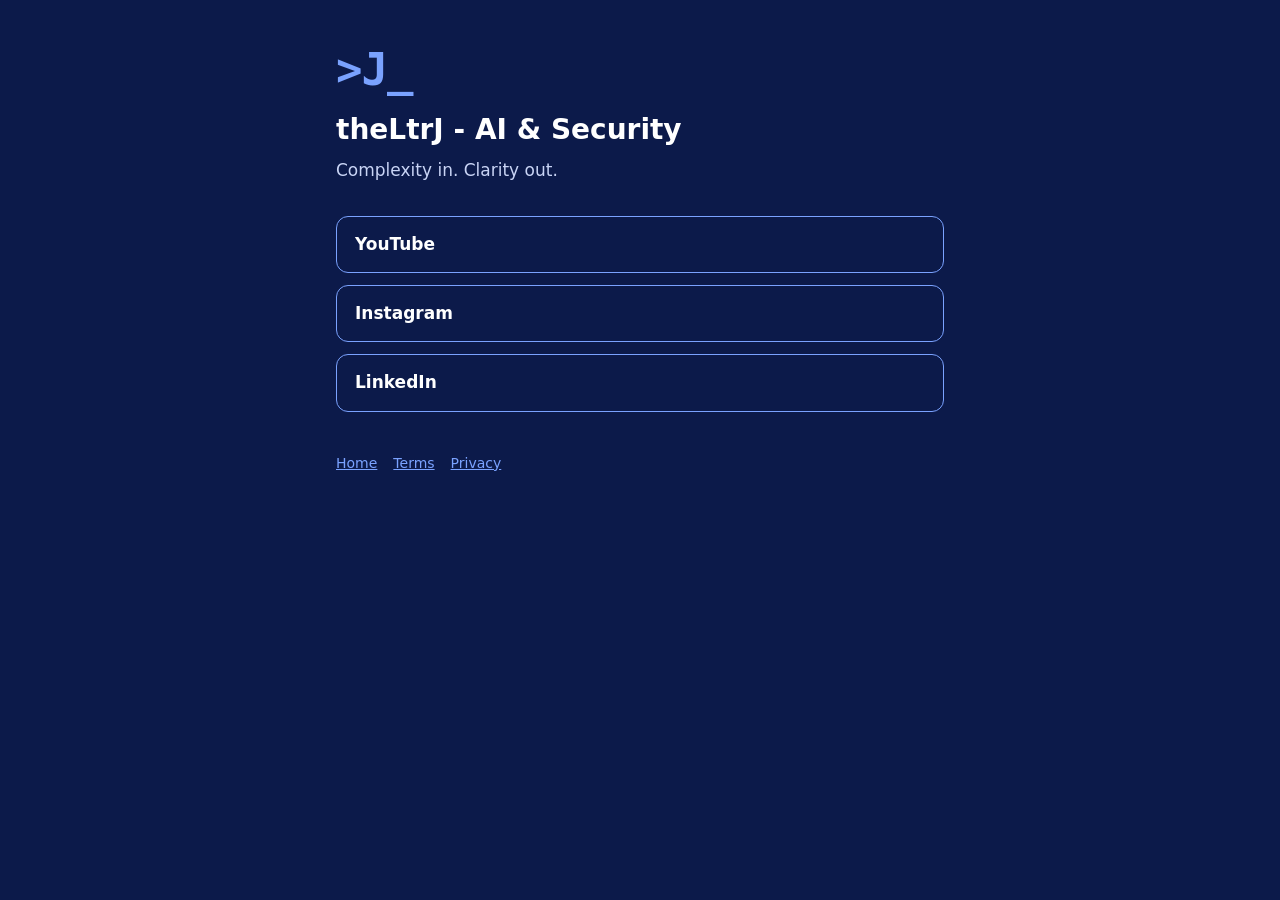
==== index.html @ e58c538a "theLtrJ links page with terms and privacy Co-Authored-By: Claude Opus 5.5 <noreply@anthropic.com>" ====
<!doctype html>
<html lang="en"><head><meta charset="utf-8"><meta name="viewport" content="width=device-width,initial-scale=1"><title>theLtrJ - AI &amp; Security</title><link rel="stylesheet" href="/style.css"></head><body><main>
<div class="mark" aria-label="theLtrJ">&gt;J_</div>
<h1>theLtrJ - AI &amp; Security</h1>
<p class="tag">Complexity in. Clarity out.</p>
<nav class="links">
<a href="https://www.youtube.com/@theltrj">YouTube</a>
<a href="https://www.instagram.com/jaytheletterj/">Instagram</a>
<a href="https://www.linkedin.com/company/theltrj/">LinkedIn</a>
</nav>
<footer><a href="/">Home</a><a href="/terms/">Terms</a><a href="/privacy/">Privacy</a></footer></main></body></html>
---- style.css ----
:root{--bg:#0c1a4a;--accent:#7aa2ff;--fg:#fff;--muted:#c9d4f5}
*{box-sizing:border-box}
body{margin:0;background:var(--bg);color:var(--fg);font:17px/1.6 system-ui,-apple-system,"Segoe UI",Roboto,sans-serif}
main{max-width:640px;margin:0 auto;padding:48px 16px}
.mark{font:700 44px/1 ui-monospace,SFMono-Regular,Menlo,monospace;color:var(--accent);letter-spacing:-1px}
h1{font-size:28px;margin:16px 0 4px}
h2{font-size:20px;margin:28px 0 8px;color:var(--accent)}
.tag{color:var(--muted);margin:0 0 32px}
.links a{display:block;padding:14px 18px;margin:0 0 12px;border:1px solid var(--accent);border-radius:12px;color:var(--fg);text-decoration:none;font-weight:600}
.links a:hover,.links a:focus{background:var(--accent);color:var(--bg)}
a{color:var(--accent)}
footer{margin-top:40px;font-size:14px;color:var(--muted)}
footer a{margin-right:16px}
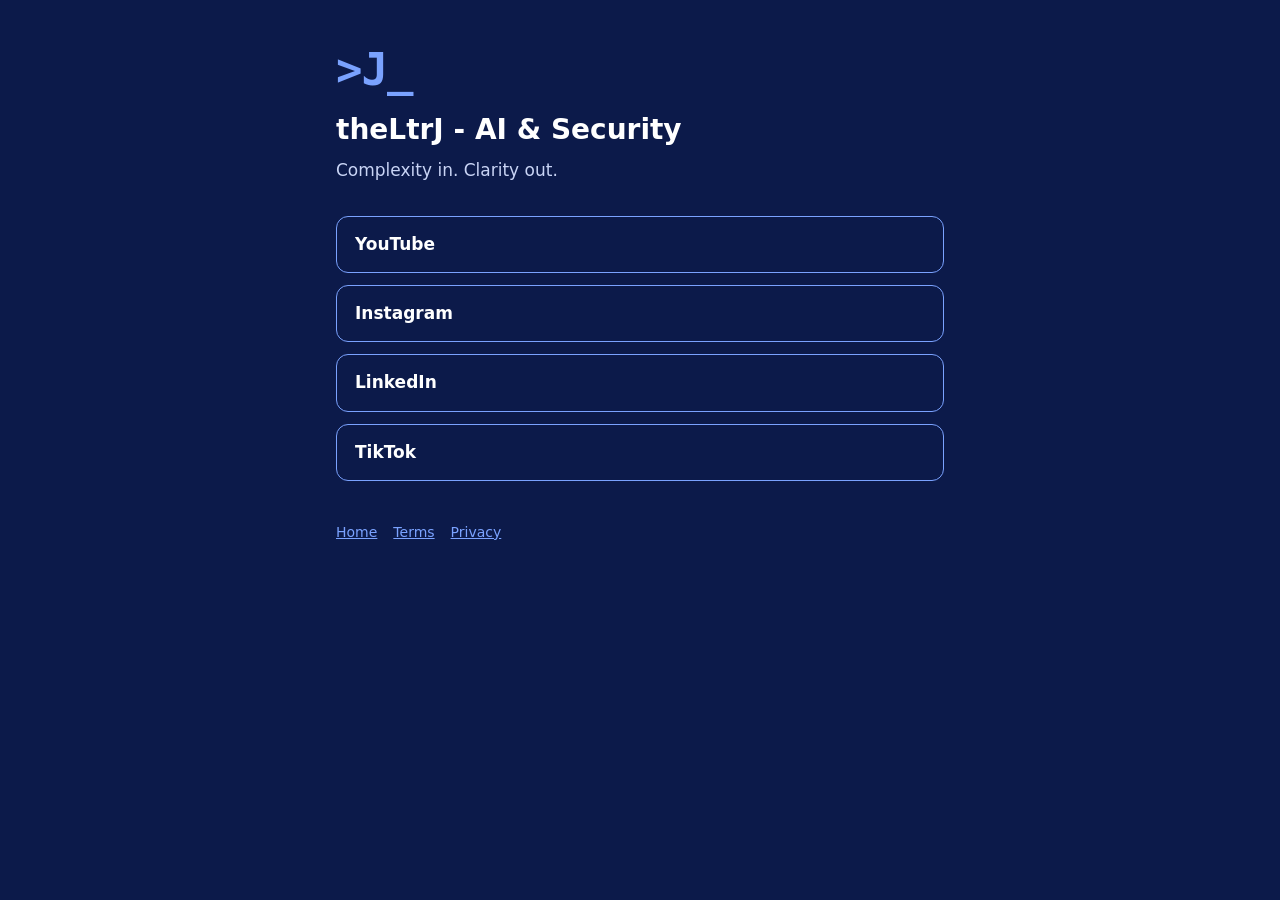
==== commit a305fefe: "Add TikTok link Co-Authored-By: Claude Opus 5.5 <noreply@anthropic.com>" ====
--- a/index.html
+++ b/index.html
@@ -7,5 +7,6 @@
 <a href="https://www.youtube.com/@theltrj">YouTube</a>
 <a href="https://www.instagram.com/jaytheletterj/">Instagram</a>
 <a href="https://www.linkedin.com/company/theltrj/">LinkedIn</a>
+<a href="https://www.tiktok.com/@theltrj">TikTok</a>
 </nav>
 <footer><a href="/">Home</a><a href="/terms/">Terms</a><a href="/privacy/">Privacy</a></footer></main></body></html>
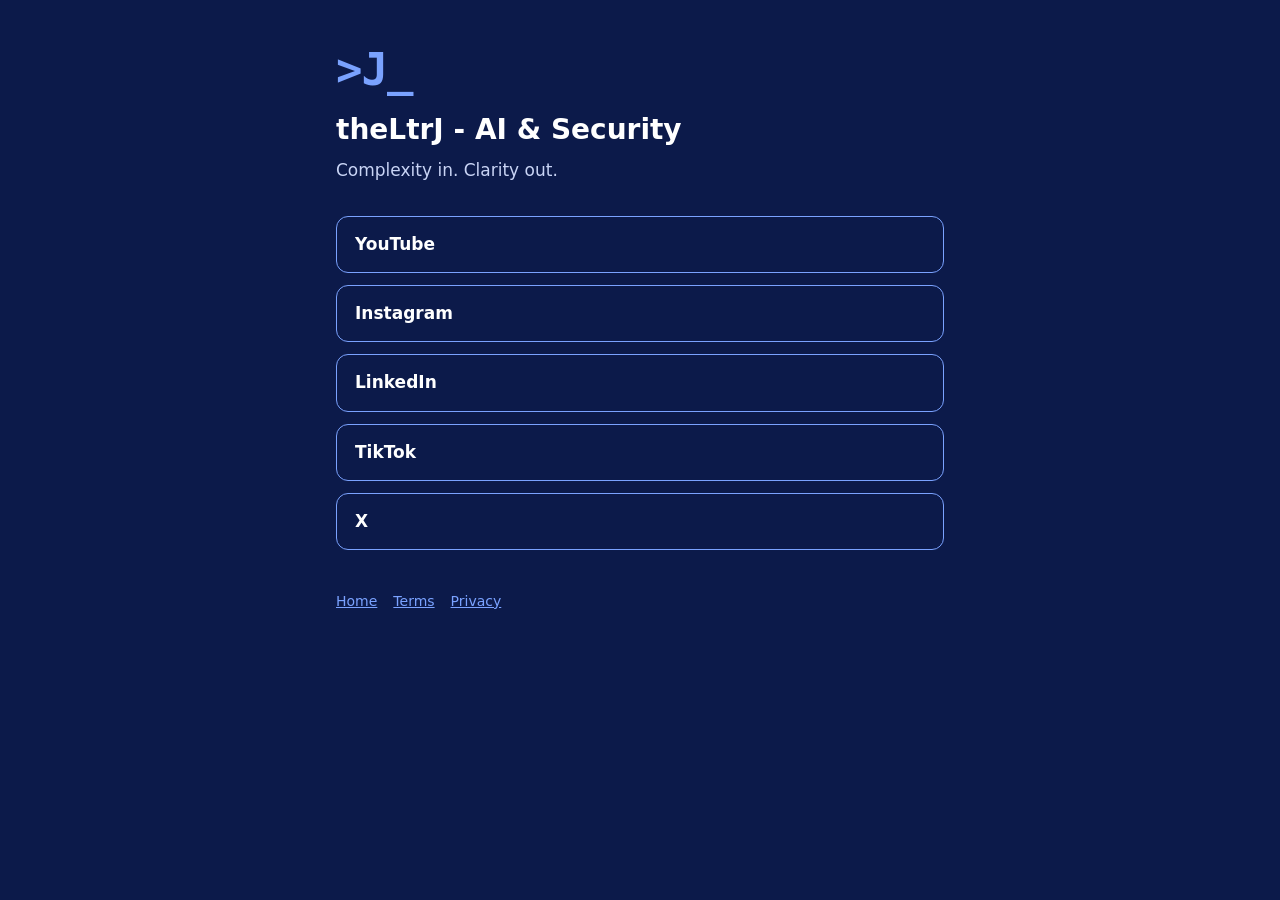
==== commit 2acaec13: "Add X link Co-Authored-By: Claude Opus 5.5 <noreply@anthropic.com>" ====
--- a/index.html
+++ b/index.html
@@ -8,5 +8,6 @@
 <a href="https://www.instagram.com/jaytheletterj/">Instagram</a>
 <a href="https://www.linkedin.com/company/theltrj/">LinkedIn</a>
 <a href="https://www.tiktok.com/@theltrj">TikTok</a>
+<a href="https://x.com/JaytheletterJ">X</a>
 </nav>
 <footer><a href="/">Home</a><a href="/terms/">Terms</a><a href="/privacy/">Privacy</a></footer></main></body></html>
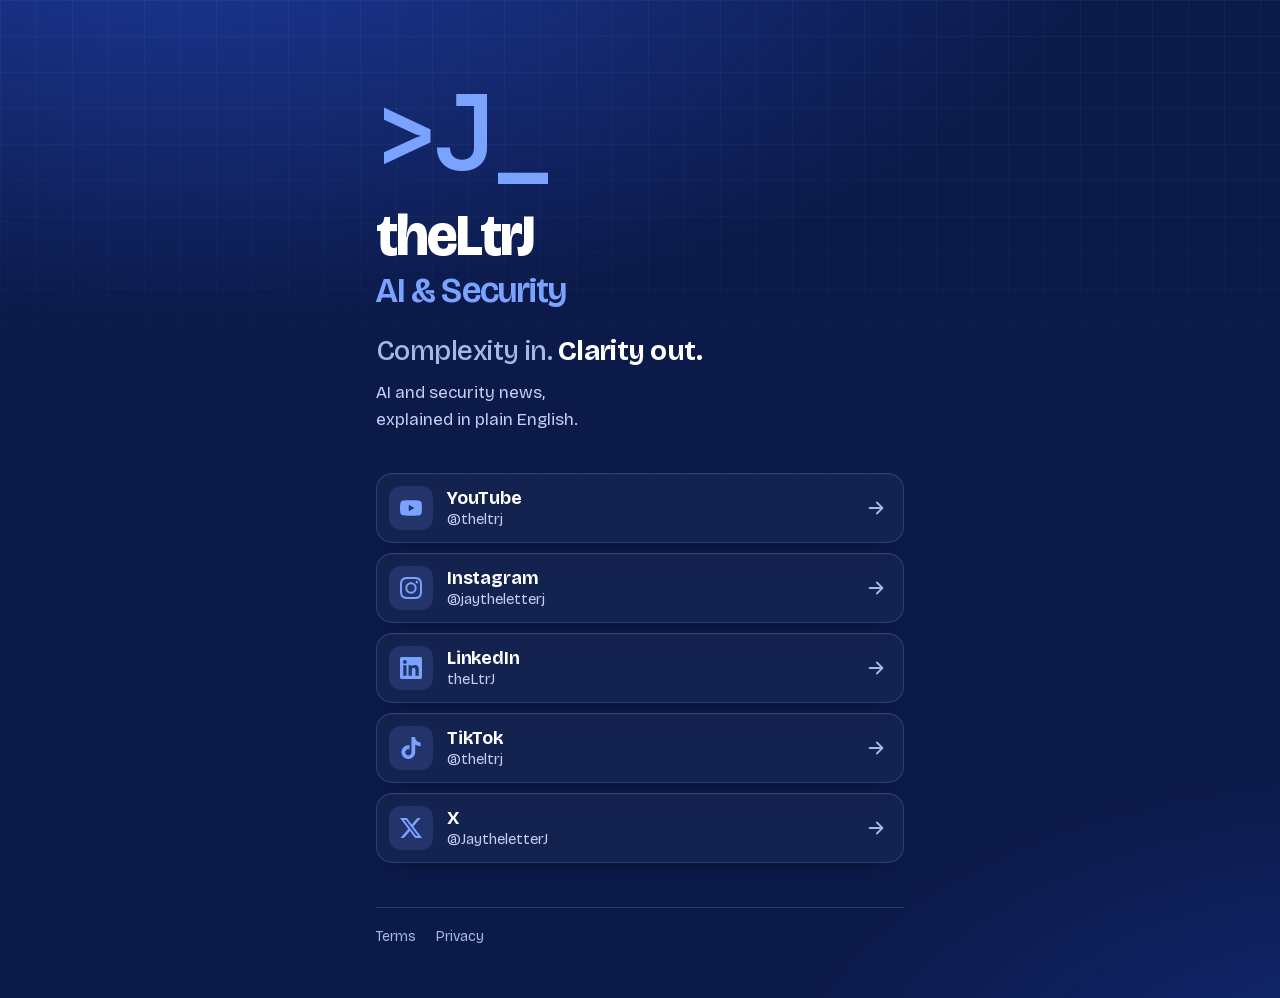
==== commit a3f6fb7e: "Redesign links page: self-hosted type, platform icons, cobalt depth Co-Authored-By: Claude Opus 5.5 " ====
--- a/index.html
+++ b/index.html
@@ -1,13 +1,55 @@
 <!doctype html>
-<html lang="en"><head><meta charset="utf-8"><meta name="viewport" content="width=device-width,initial-scale=1"><title>theLtrJ - AI &amp; Security</title><link rel="stylesheet" href="/style.css"></head><body><main>
-<div class="mark" aria-label="theLtrJ">&gt;J_</div>
-<h1>theLtrJ - AI &amp; Security</h1>
-<p class="tag">Complexity in. Clarity out.</p>
-<nav class="links">
-<a href="https://www.youtube.com/@theltrj">YouTube</a>
-<a href="https://www.instagram.com/jaytheletterj/">Instagram</a>
-<a href="https://www.linkedin.com/company/theltrj/">LinkedIn</a>
-<a href="https://www.tiktok.com/@theltrj">TikTok</a>
-<a href="https://x.com/JaytheletterJ">X</a>
-</nav>
-<footer><a href="/">Home</a><a href="/terms/">Terms</a><a href="/privacy/">Privacy</a></footer></main></body></html>
+<html lang="en">
+<head>
+<meta charset="utf-8">
+<meta name="viewport" content="width=device-width,initial-scale=1">
+<title>theLtrJ - AI &amp; Security</title>
+<meta name="description" content="AI and security news, explained in plain English. Complexity in. Clarity out.">
+<meta name="theme-color" content="#0c1a4a">
+<meta property="og:title" content="theLtrJ - AI &amp; Security">
+<meta property="og:description" content="AI and security news, explained in plain English. Complexity in. Clarity out.">
+<link rel="icon" href="data:image/svg+xml,%3Csvg xmlns='http://www.w3.org/2000/svg' viewBox='0 0 64 64'%3E%3Crect width='64' height='64' rx='14' fill='%230c1a4a'/%3E%3Ctext x='32' y='42' font-family='monospace' font-weight='700' font-size='26' text-anchor='middle' fill='%237aa2ff'%3E%3EJ_%3C/text%3E%3C/svg%3E">
+<link rel="preload" href="/fonts/bricolage.woff2" as="font" type="font/woff2" crossorigin>
+<link rel="stylesheet" href="/style.css">
+</head>
+<body class="home">
+<main>
+  <header class="hero">
+    <p class="mark" aria-label="theLtrJ">&gt;J<span class="cursor">_</span></p>
+    <h1>theLtrJ <span>AI &amp; Security</span></h1>
+    <p class="tag"><span class="in">Complexity in.</span> <span class="out">Clarity out.</span></p>
+    <p class="lede">AI and security news, explained in plain English.</p>
+  </header>
+  <nav aria-label="Channels">
+    <ul class="links">
+      <li><a class="row" href="https://www.youtube.com/@theltrj" rel="me noopener">
+        <span class="tile" aria-hidden="true"><svg viewBox="0 0 24 24"><path d="M23.498 6.186a3.016 3.016 0 0 0-2.122-2.136C19.505 3.545 12 3.545 12 3.545s-7.505 0-9.377.505A3.017 3.017 0 0 0 .502 6.186C0 8.07 0 12 0 12s0 3.93.502 5.814a3.016 3.016 0 0 0 2.122 2.136c1.871.505 9.376.505 9.376.505s7.505 0 9.377-.505a3.015 3.015 0 0 0 2.122-2.136C24 15.93 24 12 24 12s0-3.93-.502-5.814zM9.545 15.568V8.432L15.818 12l-6.273 3.568z"/></svg></span>
+        <span class="who"><span class="net">YouTube</span><span class="handle">@theltrj</span></span>
+        <svg class="go" viewBox="0 0 24 24" aria-hidden="true"><path d="M5 12h13M13 6l6 6-6 6"/></svg>
+      </a></li>
+      <li><a class="row" href="https://www.instagram.com/jaytheletterj/" rel="me noopener">
+        <span class="tile" aria-hidden="true"><svg viewBox="0 0 24 24"><path d="M7.0301.084c-1.2768.0602-2.1487.264-2.911.5634-.7888.3075-1.4575.72-2.1228 1.3877-.6652.6677-1.075 1.3368-1.3802 2.127-.2954.7638-.4956 1.6365-.552 2.914-.0564 1.2775-.0689 1.6882-.0626 4.947.0062 3.2586.0206 3.6671.0825 4.9473.061 1.2765.264 2.1482.5635 2.9107.308.7889.72 1.4573 1.388 2.1228.6679.6655 1.3365 1.0743 2.1285 1.38.7632.295 1.6361.4961 2.9134.552 1.2773.056 1.6884.069 4.9462.0627 3.2578-.0062 3.668-.0207 4.9478-.0814 1.28-.0607 2.147-.2652 2.9098-.5633.7889-.3086 1.4578-.72 2.1228-1.3881.665-.6682 1.0745-1.3378 1.3795-2.1284.2957-.7632.4966-1.636.552-2.9124.056-1.2809.0692-1.6898.063-4.948-.0063-3.2583-.021-3.6668-.0817-4.9465-.0607-1.2797-.264-2.1487-.5633-2.9117-.3084-.7889-.72-1.4568-1.3876-2.1228C21.2982 1.33 20.628.9208 19.8378.6165 19.074.321 18.2017.1197 16.9244.0645 15.6471.0093 15.236-.005 11.977.0014 8.718.0076 8.31.0215 7.0301.0839m.1402 21.6932c-1.17-.0509-1.8053-.2453-2.2287-.408-.5606-.216-.96-.4771-1.3819-.895-.422-.4178-.6811-.8186-.9-1.378-.1644-.4234-.3624-1.058-.4171-2.228-.0595-1.2645-.072-1.6442-.079-4.848-.007-3.2037.0053-3.583.0607-4.848.05-1.169.2456-1.805.408-2.2282.216-.5613.4762-.96.895-1.3816.4188-.4217.8184-.6814 1.3783-.9003.423-.1651 1.0575-.3614 2.227-.4171 1.2655-.06 1.6447-.072 4.848-.079 3.2033-.007 3.5835.005 4.8495.0608 1.169.0508 1.8053.2445 2.228.408.5608.216.96.4754 1.3816.895.4217.4194.6816.8176.9005 1.3787.1653.4217.3617 1.056.4169 2.2263.0602 1.2655.0739 1.645.0796 4.848.0058 3.203-.0055 3.5834-.061 4.848-.051 1.17-.245 1.8055-.408 2.2294-.216.5604-.4763.96-.8954 1.3814-.419.4215-.8181.6811-1.3783.9-.4224.1649-1.0577.3617-2.2262.4174-1.2656.0595-1.6448.072-4.8493.079-3.2045.007-3.5825-.006-4.848-.0608M16.953 5.5864A1.44 1.44 0 1 0 18.39 4.144a1.44 1.44 0 0 0-1.437 1.4424M5.8385 12.012c.0067 3.4032 2.7706 6.1557 6.173 6.1493 3.4026-.0065 6.157-2.7701 6.1506-6.1733-.0065-3.4032-2.771-6.1565-6.174-6.1498-3.403.0067-6.156 2.771-6.1496 6.1738M8 12.0077a4 4 0 1 1 4.008 3.9921A3.9996 3.9996 0 0 1 8 12.0077"/></svg></span>
+        <span class="who"><span class="net">Instagram</span><span class="handle">@jaytheletterj</span></span>
+        <svg class="go" viewBox="0 0 24 24" aria-hidden="true"><path d="M5 12h13M13 6l6 6-6 6"/></svg>
+      </a></li>
+      <li><a class="row" href="https://www.linkedin.com/company/theltrj/" rel="me noopener">
+        <span class="tile" aria-hidden="true"><svg viewBox="0 0 24 24"><path d="M20.447 20.452h-3.554v-5.569c0-1.328-.027-3.037-1.852-3.037-1.853 0-2.136 1.445-2.136 2.939v5.667H9.351V9h3.414v1.561h.046c.477-.9 1.637-1.85 3.37-1.85 3.601 0 4.267 2.37 4.267 5.455v6.286zM5.337 7.433c-1.144 0-2.063-.926-2.063-2.065 0-1.138.92-2.063 2.063-2.063 1.14 0 2.064.925 2.064 2.063 0 1.139-.925 2.065-2.064 2.065zm1.782 13.019H3.555V9h3.564v11.452zM22.225 0H1.771C.792 0 0 .774 0 1.729v20.542C0 23.227.792 24 1.771 24h20.451C23.2 24 24 23.227 24 22.271V1.729C24 .774 23.2 0 22.222 0h.003z"/></svg></span>
+        <span class="who"><span class="net">LinkedIn</span><span class="handle">theLtrJ</span></span>
+        <svg class="go" viewBox="0 0 24 24" aria-hidden="true"><path d="M5 12h13M13 6l6 6-6 6"/></svg>
+      </a></li>
+      <li><a class="row" href="https://www.tiktok.com/@theltrj" rel="me noopener">
+        <span class="tile" aria-hidden="true"><svg viewBox="0 0 24 24"><path d="M12.525.02c1.31-.02 2.61-.01 3.91-.02.08 1.53.63 3.09 1.75 4.17 1.12 1.11 2.7 1.62 4.24 1.79v4.03c-1.44-.05-2.89-.35-4.2-.97-.57-.26-1.1-.59-1.62-.93-.01 2.92.01 5.84-.02 8.75-.08 1.4-.54 2.79-1.35 3.94-1.31 1.92-3.58 3.17-5.91 3.21-1.43.08-2.86-.31-4.08-1.03-2.02-1.19-3.44-3.37-3.65-5.71-.02-.5-.03-1-.01-1.49.18-1.9 1.12-3.72 2.58-4.96 1.66-1.44 3.98-2.13 6.15-1.72.02 1.48-.04 2.96-.04 4.44-.99-.32-2.15-.23-3.02.37-.63.41-1.11 1.04-1.36 1.75-.21.51-.15 1.07-.14 1.61.24 1.64 1.82 3.02 3.5 2.87 1.12-.01 2.19-.66 2.77-1.61.19-.33.4-.67.41-1.06.1-1.79.06-3.57.07-5.36.01-4.03-.01-8.05.02-12.07z"/></svg></span>
+        <span class="who"><span class="net">TikTok</span><span class="handle">@theltrj</span></span>
+        <svg class="go" viewBox="0 0 24 24" aria-hidden="true"><path d="M5 12h13M13 6l6 6-6 6"/></svg>
+      </a></li>
+      <li><a class="row" href="https://x.com/JaytheletterJ" rel="me noopener">
+        <span class="tile" aria-hidden="true"><svg viewBox="0 0 24 24"><path d="M18.901 1.153h3.68l-8.04 9.19L24 22.846h-7.406l-5.8-7.584-6.638 7.584H.474l8.6-9.83L0 1.154h7.594l5.243 6.932ZM17.61 20.644h2.039L6.486 3.24H4.298Z"/></svg></span>
+        <span class="who"><span class="net">X</span><span class="handle">@JaytheletterJ</span></span>
+        <svg class="go" viewBox="0 0 24 24" aria-hidden="true"><path d="M5 12h13M13 6l6 6-6 6"/></svg>
+      </a></li>
+    </ul>
+  </nav>
+  <footer><a href="/terms/">Terms</a><a href="/privacy/">Privacy</a></footer>
+</main>
+</body>
+</html>
--- a/style.css
+++ b/style.css
@@ -1,13 +1,86 @@
-:root{--bg:#0c1a4a;--accent:#7aa2ff;--fg:#fff;--muted:#c9d4f5}
+@font-face{font-family:"Bricolage";src:url(/fonts/bricolage.woff2) format("woff2");font-weight:400 800;font-display:swap}
+@font-face{font-family:"JBMono";src:url(/fonts/jetbrains-700.woff2) format("woff2");font-weight:700;font-display:swap}
+
+:root{
+  --bg:#0c1a4a;
+  --bg-deep:#081236;
+  --accent:#7aa2ff;
+  --accent-soft:rgba(122,162,255,.14);
+  --line:rgba(122,162,255,.22);
+  --fg:#fff;
+  --muted:#c3cff3;
+  --dim:#a6b8e8;
+  --ease:cubic-bezier(.16,1,.3,1);
+}
 *{box-sizing:border-box}
-body{margin:0;background:var(--bg);color:var(--fg);font:17px/1.6 system-ui,-apple-system,"Segoe UI",Roboto,sans-serif}
-main{max-width:640px;margin:0 auto;padding:48px 16px}
-.mark{font:700 44px/1 ui-monospace,SFMono-Regular,Menlo,monospace;color:var(--accent);letter-spacing:-1px}
-h1{font-size:28px;margin:16px 0 4px}
-h2{font-size:20px;margin:28px 0 8px;color:var(--accent)}
-.tag{color:var(--muted);margin:0 0 32px}
-.links a{display:block;padding:14px 18px;margin:0 0 12px;border:1px solid var(--accent);border-radius:12px;color:var(--fg);text-decoration:none;font-weight:600}
-.links a:hover,.links a:focus{background:var(--accent);color:var(--bg)}
-a{color:var(--accent)}
-footer{margin-top:40px;font-size:14px;color:var(--muted)}
-footer a{margin-right:16px}
+html{background:var(--bg-deep);color-scheme:dark}
+body{
+  margin:0;min-height:100vh;color:var(--fg);
+  font:400 17px/1.6 "Bricolage",system-ui,sans-serif;
+  background:
+    radial-gradient(120% 70% at 15% -10%,#1d3a9c 0%,rgba(29,58,156,0) 60%),
+    radial-gradient(90% 60% at 110% 110%,#132a78 0%,rgba(19,42,120,0) 55%),
+    var(--bg);
+  -webkit-font-smoothing:antialiased;
+}
+/* fine grid, fading downward: the explainer-reel backdrop */
+body::before{
+  content:"";position:fixed;inset:0;pointer-events:none;
+  background-image:linear-gradient(var(--line) 1px,transparent 1px),linear-gradient(90deg,var(--line) 1px,transparent 1px);
+  background-size:36px 36px;opacity:.35;
+  -webkit-mask-image:linear-gradient(180deg,#000 0%,transparent 55%);mask-image:linear-gradient(180deg,#000 0%,transparent 55%);
+}
+::selection{background:var(--accent);color:var(--bg)}
+a{color:var(--accent);text-underline-offset:3px}
+:focus-visible{outline:2px solid var(--accent);outline-offset:3px;border-radius:6px}
+
+main{position:relative;max-width:560px;margin:0 auto;padding:clamp(40px,9vh,88px) 16px 40px}
+
+/* hero */
+.mark{margin:0;font:700 clamp(64px,19vw,104px)/1 "JBMono",ui-monospace,monospace;color:var(--accent);letter-spacing:-.04em}
+.mark.sm{font-size:28px}
+.cursor{animation:blink 1.1s steps(1) infinite}
+@keyframes blink{50%{opacity:0}}
+h1{margin:22px 0 0;font-weight:800;font-size:clamp(40px,11vw,58px);line-height:1;letter-spacing:-.035em;font-variation-settings:"opsz" 96}
+h1 span{display:block;color:var(--accent);font-weight:600;letter-spacing:-.02em;font-size:.62em;margin-top:8px}
+.tag{margin:26px 0 0;font-size:clamp(22px,6vw,28px);font-weight:700;letter-spacing:-.02em;line-height:1.2}
+.tag .in{color:var(--dim);font-weight:500}
+.lede{margin:10px 0 0;color:var(--muted);max-width:34ch;text-wrap:balance}
+
+/* channel rows */
+.links{list-style:none;margin:40px 0 0;padding:0;display:grid;gap:10px}
+.row{
+  display:flex;align-items:center;gap:14px;min-height:68px;padding:12px 16px 12px 12px;
+  color:var(--fg);text-decoration:none;border:1px solid var(--line);border-radius:16px;
+  background:rgba(255,255,255,.035);
+  box-shadow:0 1px 0 rgba(255,255,255,.04) inset,0 10px 24px -18px rgba(0,0,0,.8);
+  transition:background .35s var(--ease),border-color .35s var(--ease),transform .35s var(--ease);
+}
+.tile{flex:none;display:grid;place-items:center;width:44px;height:44px;border-radius:12px;background:var(--accent-soft);transition:background .35s var(--ease)}
+.tile svg{width:22px;height:22px;fill:var(--accent);transition:fill .35s var(--ease)}
+.who{display:flex;flex-direction:column;line-height:1.25;min-width:0}
+.net{font-weight:700;font-size:18px;letter-spacing:-.01em}
+.handle{color:var(--muted);font-size:15px;overflow:hidden;text-overflow:ellipsis;white-space:nowrap}
+.go{margin-left:auto;flex:none;width:22px;height:22px;fill:none;stroke:var(--dim);stroke-width:2;stroke-linecap:round;stroke-linejoin:round;transition:transform .35s var(--ease),stroke .35s var(--ease)}
+.row:hover,.row:focus-visible{background:var(--accent-soft);border-color:var(--accent);transform:translateY(-1px)}
+.row:hover .tile,.row:focus-visible .tile{background:var(--accent)}
+.row:hover .tile svg,.row:focus-visible .tile svg{fill:var(--bg)}
+.row:hover .go,.row:focus-visible .go{transform:translateX(4px);stroke:var(--accent)}
+.row:active{transform:translateY(0)}
+
+footer{margin-top:44px;padding-top:8px;border-top:1px solid var(--line);font-size:14px;display:flex;gap:20px}
+footer a{color:var(--dim);text-decoration:none;padding:10px 0}
+footer a:hover{color:var(--accent)}
+
+/* terms / privacy */
+.back{display:inline-block;text-decoration:none}
+article{max-width:65ch;margin-top:28px}
+.doc h1{font-size:clamp(34px,9vw,46px)}
+.doc .tag{font-size:15px;font-weight:500;color:var(--dim);margin-top:10px}
+.doc h2{font-size:20px;font-weight:700;margin:32px 0 6px;color:var(--accent);letter-spacing:-.01em}
+.doc p{color:var(--muted);margin:0 0 12px}
+
+@media (prefers-reduced-motion:reduce){
+  .cursor{animation:none}
+  *{transition:none!important}
+}
